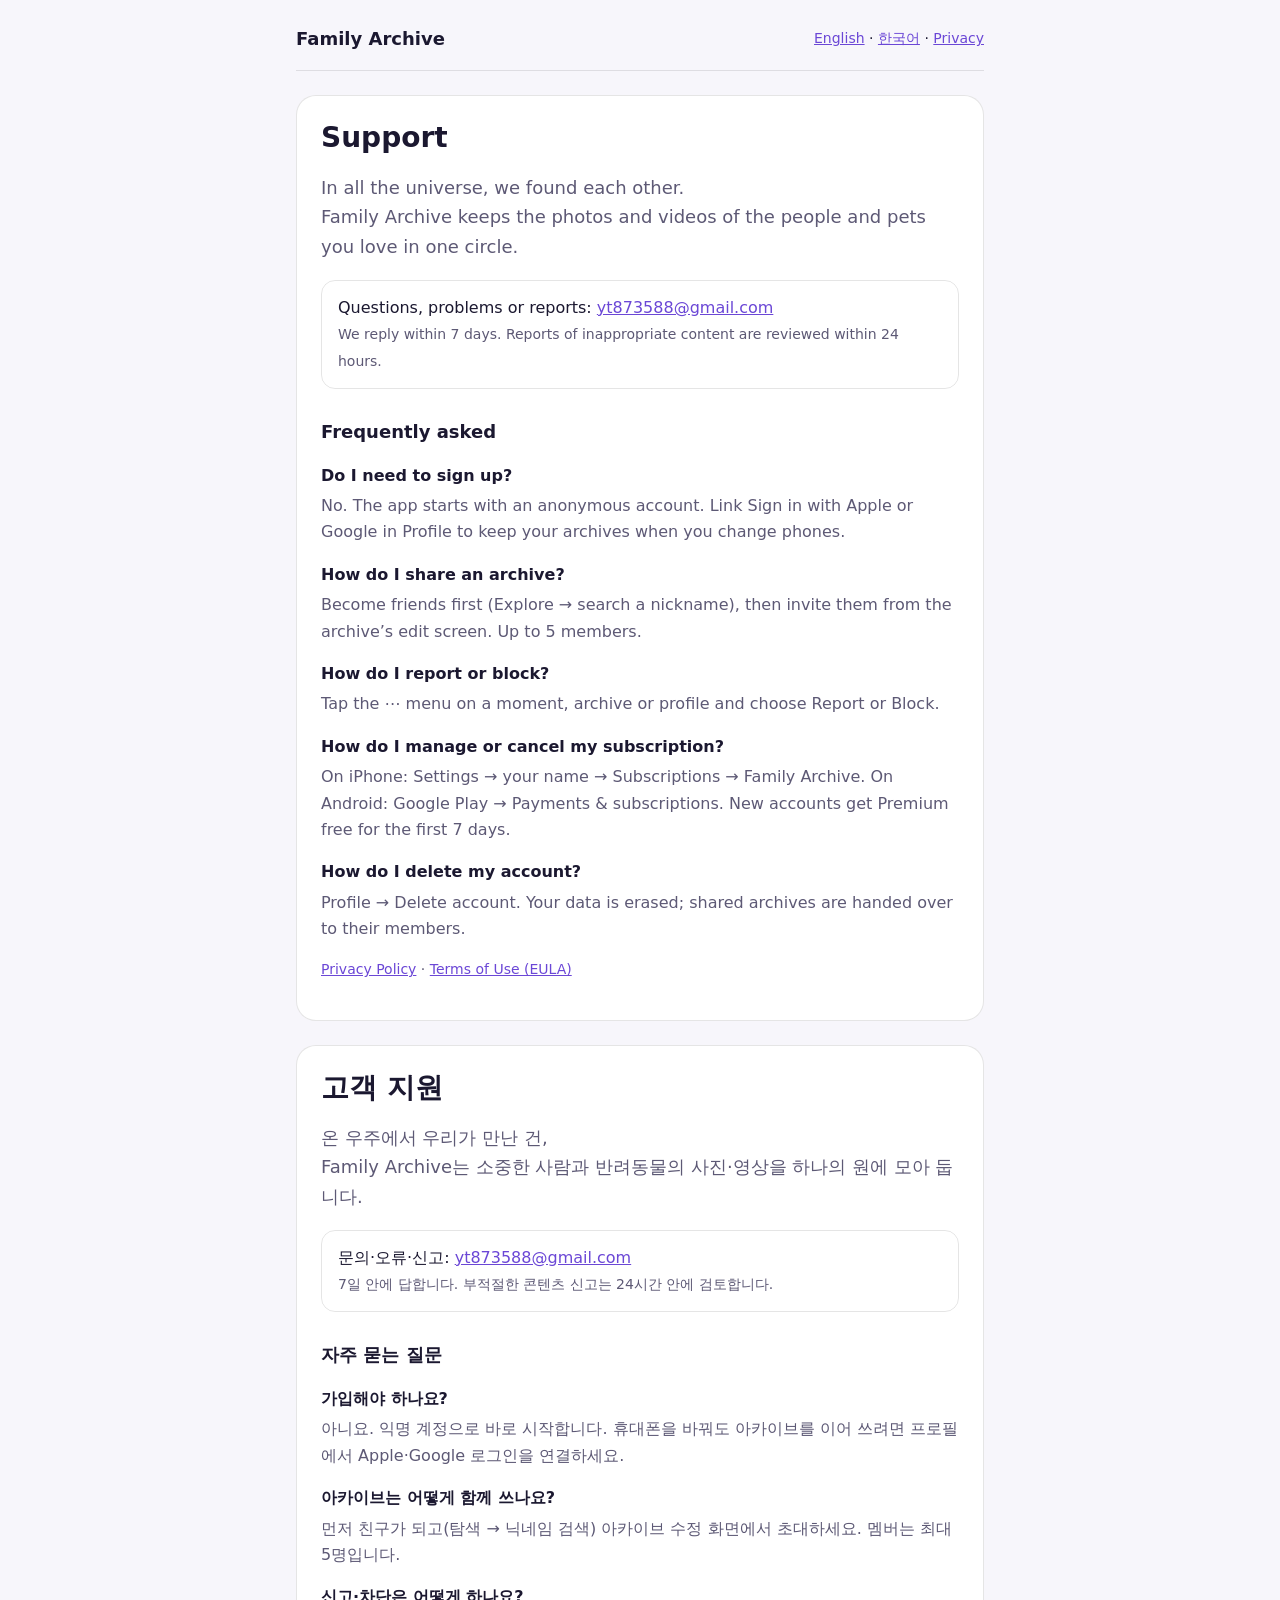
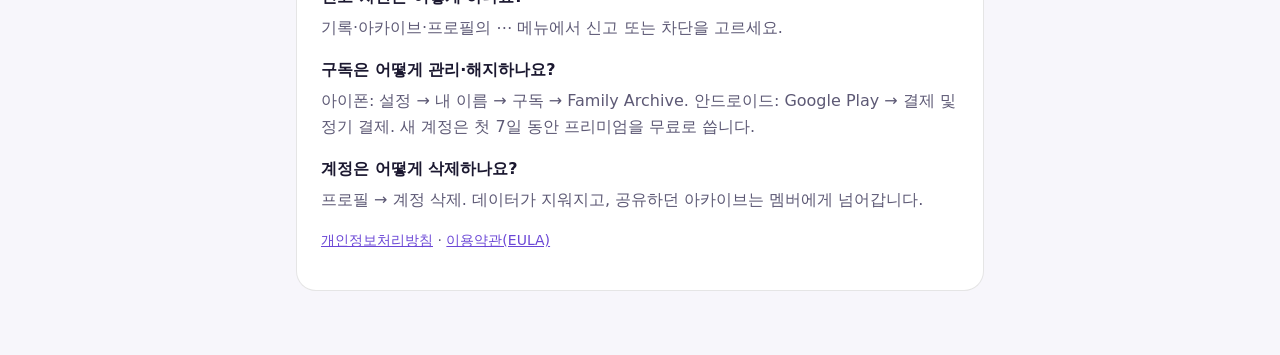
==== family-archive/index.html @ a599f261 "앱별 페이지를 공식 도메인으로 이전: 패밀리 아카이브(지원·개인정보), 아틀리에316(서비스 정보), 말씀316(개인정보), app-ads.txt Co-Authored-By: Cl" ====
<!doctype html>
<html lang="en">
<head>
<meta charset="utf-8">
<meta name="viewport" content="width=device-width, initial-scale=1">
<title>Family Archive Support</title>
<link rel="stylesheet" href="style.css">
</head>
<body>
<main>
<header>
  <span class="brand">Family Archive</span>
  <nav><a href="#en">English</a> · <a href="#ko">한국어</a> · <a href="privacy.html">Privacy</a></nav>
</header>

<article id="en">
<h1>Support</h1>
<p class="lead">In all the universe, we found each other.<br>Family Archive keeps the photos and videos of the people and pets you love in one circle.</p>
<p class="contact">Questions, problems or reports: <a href="mailto:yt873588@gmail.com">yt873588@gmail.com</a><br><span class="meta">We reply within 7 days. Reports of inappropriate content are reviewed within 24 hours.</span></p>

<h2>Frequently asked</h2>
<dl>
  <dt>Do I need to sign up?</dt>
  <dd>No. The app starts with an anonymous account. Link Sign in with Apple or Google in Profile to keep your archives when you change phones.</dd>
  <dt>How do I share an archive?</dt>
  <dd>Become friends first (Explore → search a nickname), then invite them from the archive’s edit screen. Up to 5 members.</dd>
  <dt>How do I report or block?</dt>
  <dd>Tap the ⋯ menu on a moment, archive or profile and choose Report or Block.</dd>
  <dt>How do I manage or cancel my subscription?</dt>
  <dd>On iPhone: Settings → your name → Subscriptions → Family Archive. On Android: Google Play → Payments &amp; subscriptions. New accounts get Premium free for the first 7 days.</dd>
  <dt>How do I delete my account?</dt>
  <dd>Profile → Delete account. Your data is erased; shared archives are handed over to their members.</dd>
</dl>
<p class="meta"><a href="privacy.html">Privacy Policy</a> · <a href="https://www.apple.com/legal/internet-services/itunes/dev/stdeula/">Terms of Use (EULA)</a></p>
</article>

<article id="ko" lang="ko">
<h1>고객 지원</h1>
<p class="lead">온 우주에서 우리가 만난 건,<br>Family Archive는 소중한 사람과 반려동물의 사진·영상을 하나의 원에 모아 둡니다.</p>
<p class="contact">문의·오류·신고: <a href="mailto:yt873588@gmail.com">yt873588@gmail.com</a><br><span class="meta">7일 안에 답합니다. 부적절한 콘텐츠 신고는 24시간 안에 검토합니다.</span></p>

<h2>자주 묻는 질문</h2>
<dl>
  <dt>가입해야 하나요?</dt>
  <dd>아니요. 익명 계정으로 바로 시작합니다. 휴대폰을 바꿔도 아카이브를 이어 쓰려면 프로필에서 Apple·Google 로그인을 연결하세요.</dd>
  <dt>아카이브는 어떻게 함께 쓰나요?</dt>
  <dd>먼저 친구가 되고(탐색 → 닉네임 검색) 아카이브 수정 화면에서 초대하세요. 멤버는 최대 5명입니다.</dd>
  <dt>신고·차단은 어떻게 하나요?</dt>
  <dd>기록·아카이브·프로필의 ⋯ 메뉴에서 신고 또는 차단을 고르세요.</dd>
  <dt>구독은 어떻게 관리·해지하나요?</dt>
  <dd>아이폰: 설정 → 내 이름 → 구독 → Family Archive. 안드로이드: Google Play → 결제 및 정기 결제. 새 계정은 첫 7일 동안 프리미엄을 무료로 씁니다.</dd>
  <dt>계정은 어떻게 삭제하나요?</dt>
  <dd>프로필 → 계정 삭제. 데이터가 지워지고, 공유하던 아카이브는 멤버에게 넘어갑니다.</dd>
</dl>
<p class="meta"><a href="privacy.html#ko">개인정보처리방침</a> · <a href="https://www.apple.com/legal/internet-services/itunes/dev/stdeula/">이용약관(EULA)</a></p>
</article>
</main>
</body>
</html>
---- family-archive/style.css ----
/* 지원·개인정보 페이지: 브랜드 밤하늘색, 읽기 쉬운 한 단 */
:root {
  --bg: #0b0918;
  --card: #17132b;
  --ink: #f5f5f7;
  --ink-2: #b9b6c8;
  --accent: #b18cff;
  --line: rgba(255, 255, 255, 0.12);
}
@media (prefers-color-scheme: light) {
  :root { --bg: #f7f6fb; --card: #ffffff; --ink: #1b1830; --ink-2: #5d5975; --accent: #6b47d6; --line: rgba(0, 0, 0, 0.1); }
}
* { box-sizing: border-box; }
body { margin: 0; background: var(--bg); color: var(--ink); font: 16px/1.65 -apple-system, BlinkMacSystemFont, "Apple SD Gothic Neo", "Noto Sans KR", system-ui, sans-serif; }
main { max-width: 720px; margin: 0 auto; padding: 24px 16px 64px; }
header { display: flex; justify-content: space-between; align-items: center; gap: 12px; flex-wrap: wrap; padding-bottom: 16px; border-bottom: 1px solid var(--line); }
.brand { font-weight: 800; font-size: 18px; color: var(--ink); text-decoration: none; }
nav { font-size: 14px; }
a { color: var(--accent); }
article { background: var(--card); border: 1px solid var(--line); border-radius: 20px; padding: 24px; margin-top: 24px; }
h1 { margin: 0 0 4px; font-size: 28px; line-height: 1.25; }
h2 { margin: 28px 0 8px; font-size: 18px; }
.meta { color: var(--ink-2); font-size: 14px; }
.lead { font-size: 18px; color: var(--ink-2); }
.contact { padding: 14px 16px; border-radius: 14px; border: 1px solid var(--line); }
ul { padding-left: 20px; }
dt { font-weight: 700; margin-top: 16px; }
dd { margin: 4px 0 0; color: var(--ink-2); }
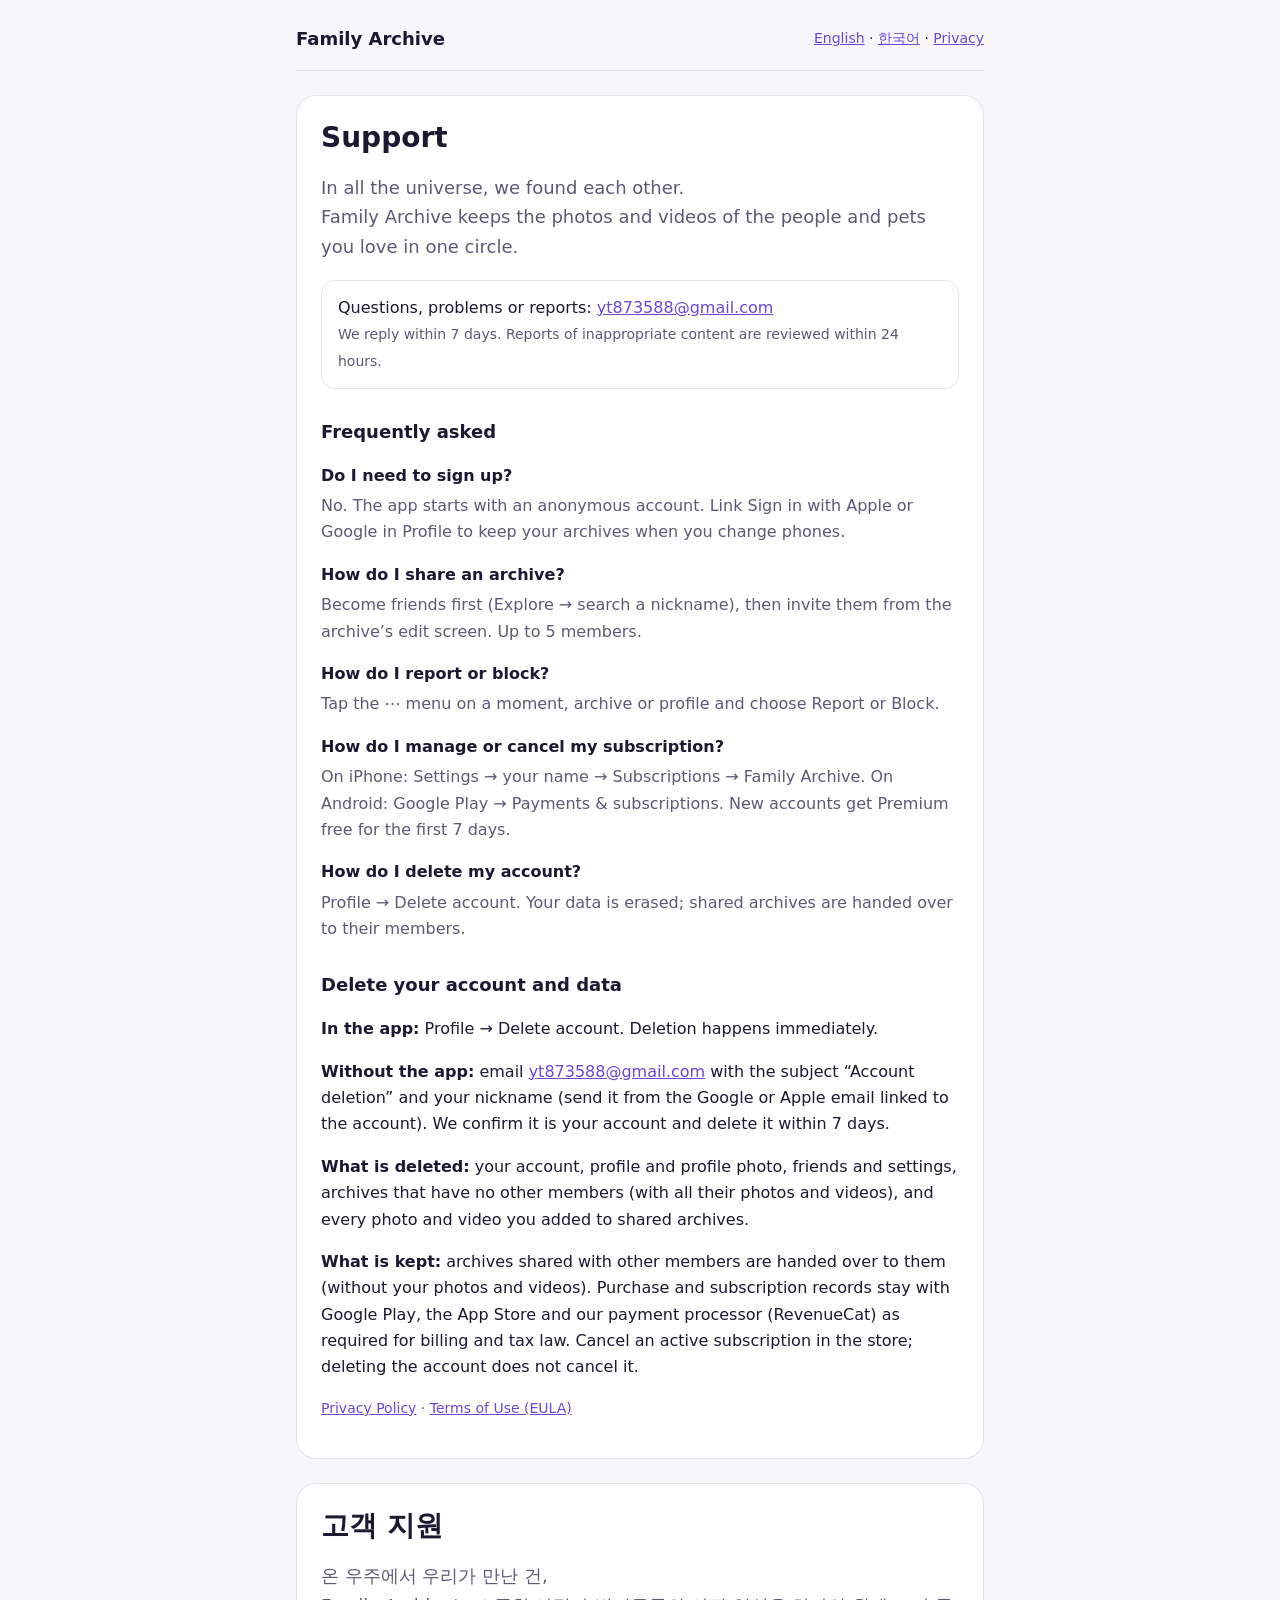
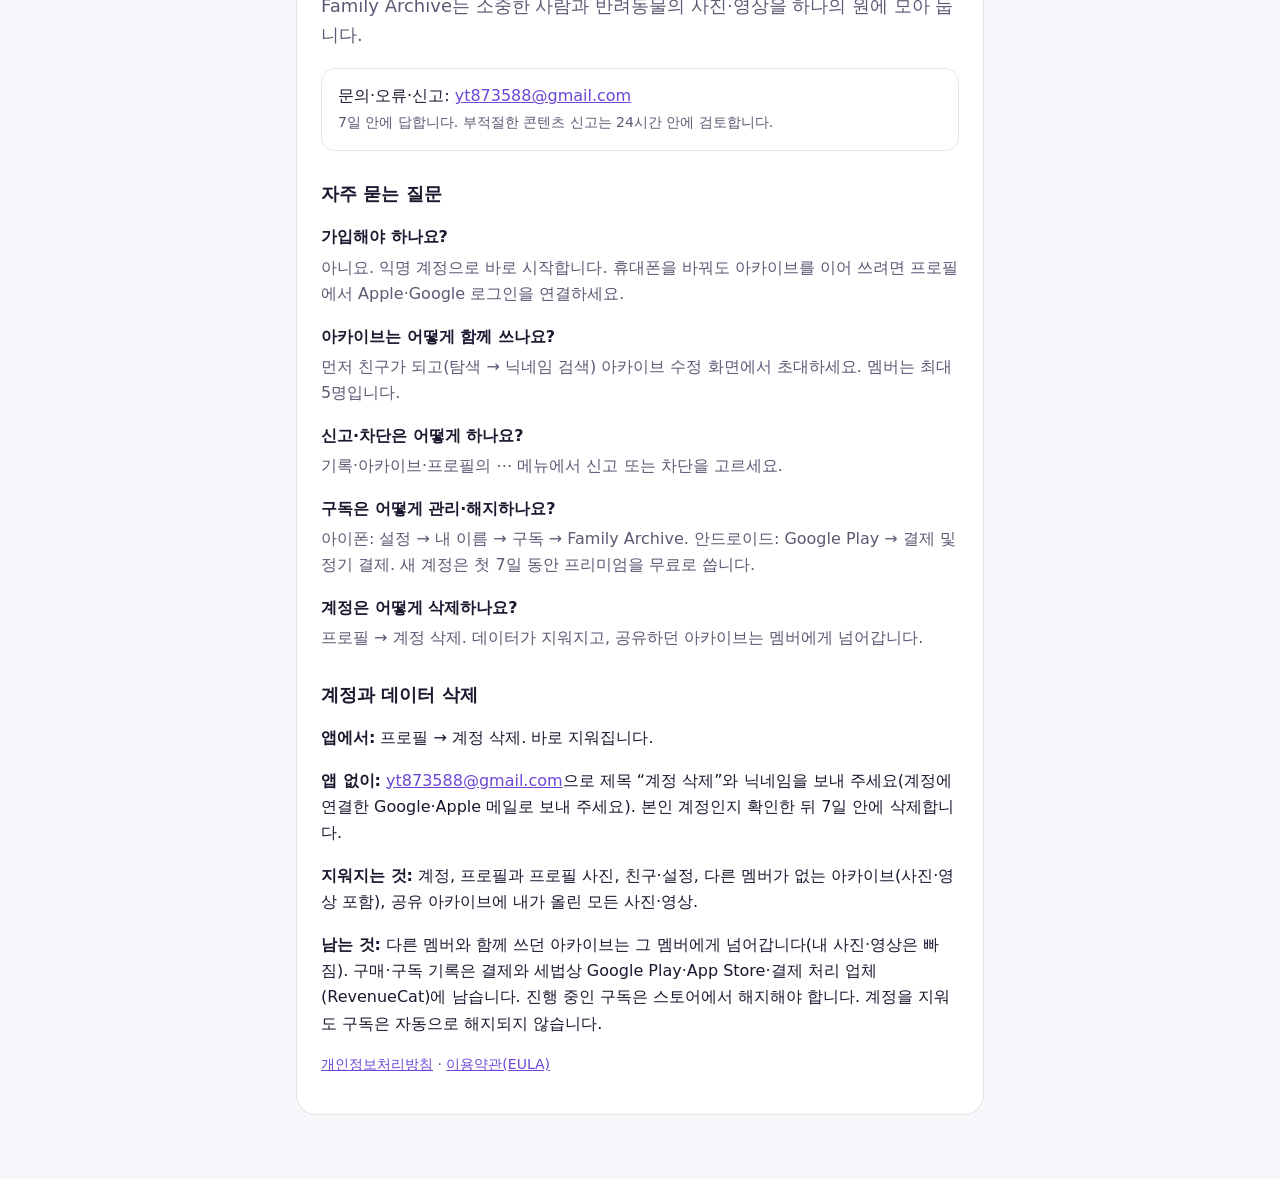
==== commit e530380b: "패밀리 아카이브 지원: 계정·데이터 삭제 안내(웹 요청 방법, 지워지는 것·남는 것) 추가 Co-Authored-By: Claude Opus 5.5 <noreply@anthropi" ====
--- a/family-archive/index.html
+++ b/family-archive/index.html
@@ -31,6 +31,14 @@
   <dt>How do I delete my account?</dt>
   <dd>Profile → Delete account. Your data is erased; shared archives are handed over to their members.</dd>
 </dl>
+
+<section id="delete-account">
+<h2>Delete your account and data</h2>
+<p><strong>In the app:</strong> Profile → Delete account. Deletion happens immediately.</p>
+<p><strong>Without the app:</strong> email <a href="mailto:yt873588@gmail.com?subject=Family%20Archive%20account%20deletion">yt873588@gmail.com</a> with the subject “Account deletion” and your nickname (send it from the Google or Apple email linked to the account). We confirm it is your account and delete it within 7 days.</p>
+<p><strong>What is deleted:</strong> your account, profile and profile photo, friends and settings, archives that have no other members (with all their photos and videos), and every photo and video you added to shared archives.</p>
+<p><strong>What is kept:</strong> archives shared with other members are handed over to them (without your photos and videos). Purchase and subscription records stay with Google Play, the App Store and our payment processor (RevenueCat) as required for billing and tax law. Cancel an active subscription in the store; deleting the account does not cancel it.</p>
+</section>
 <p class="meta"><a href="privacy.html">Privacy Policy</a> · <a href="https://www.apple.com/legal/internet-services/itunes/dev/stdeula/">Terms of Use (EULA)</a></p>
 </article>
 
@@ -52,6 +60,14 @@
   <dt>계정은 어떻게 삭제하나요?</dt>
   <dd>프로필 → 계정 삭제. 데이터가 지워지고, 공유하던 아카이브는 멤버에게 넘어갑니다.</dd>
 </dl>
+
+<section id="delete-account-ko">
+<h2>계정과 데이터 삭제</h2>
+<p><strong>앱에서:</strong> 프로필 → 계정 삭제. 바로 지워집니다.</p>
+<p><strong>앱 없이:</strong> <a href="mailto:yt873588@gmail.com?subject=Family%20Archive%20%EA%B3%84%EC%A0%95%20%EC%82%AD%EC%A0%9C">yt873588@gmail.com</a>으로 제목 “계정 삭제”와 닉네임을 보내 주세요(계정에 연결한 Google·Apple 메일로 보내 주세요). 본인 계정인지 확인한 뒤 7일 안에 삭제합니다.</p>
+<p><strong>지워지는 것:</strong> 계정, 프로필과 프로필 사진, 친구·설정, 다른 멤버가 없는 아카이브(사진·영상 포함), 공유 아카이브에 내가 올린 모든 사진·영상.</p>
+<p><strong>남는 것:</strong> 다른 멤버와 함께 쓰던 아카이브는 그 멤버에게 넘어갑니다(내 사진·영상은 빠짐). 구매·구독 기록은 결제와 세법상 Google Play·App Store·결제 처리 업체(RevenueCat)에 남습니다. 진행 중인 구독은 스토어에서 해지해야 합니다. 계정을 지워도 구독은 자동으로 해지되지 않습니다.</p>
+</section>
 <p class="meta"><a href="privacy.html#ko">개인정보처리방침</a> · <a href="https://www.apple.com/legal/internet-services/itunes/dev/stdeula/">이용약관(EULA)</a></p>
 </article>
 </main>
